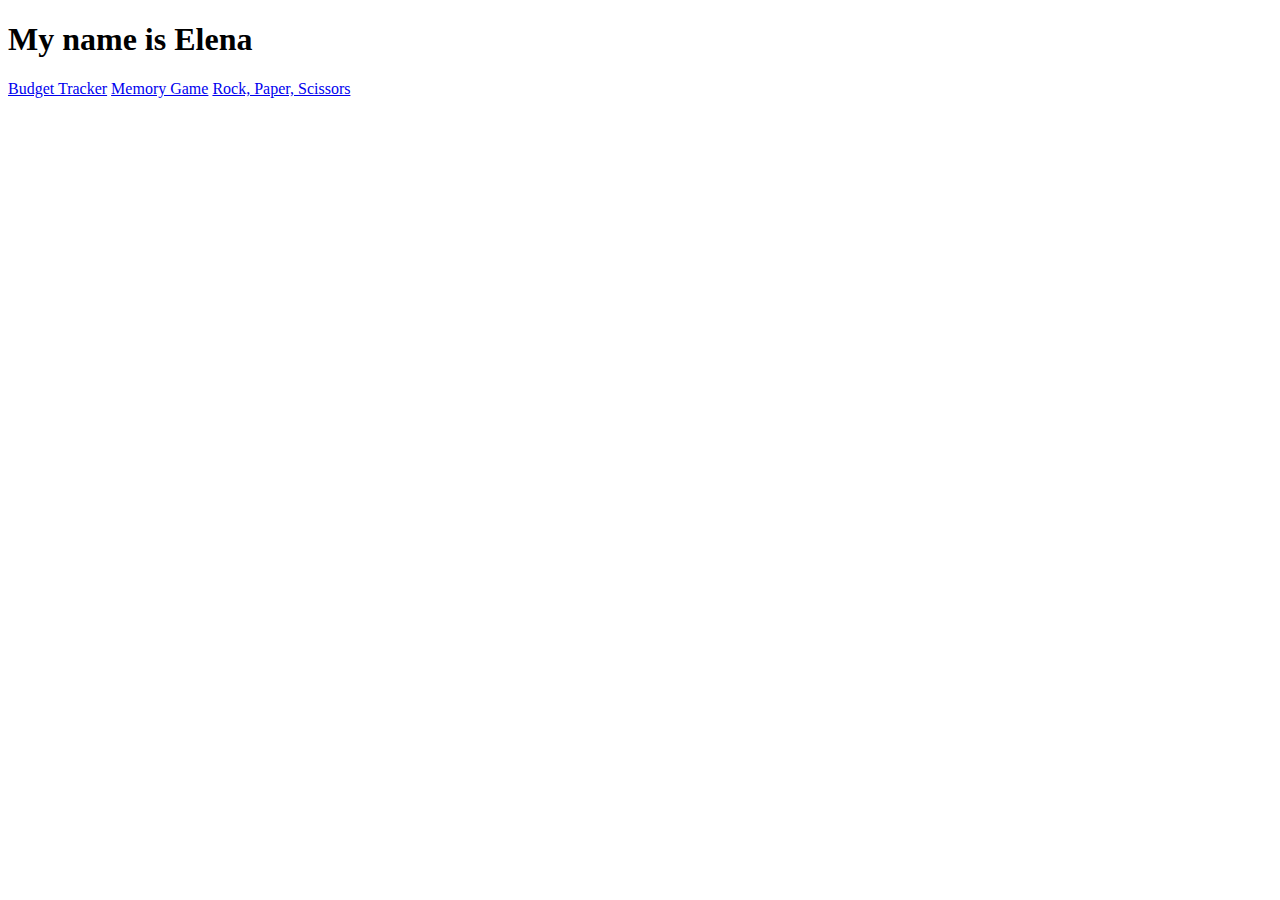
==== index.html @ 9e09a4ea "init commit" ====
<!DOCTYPE html>
<html lang="en">
<head>
    <meta charset="UTF-8">
    <meta name="viewport" content="width=device-width, initial-scale=1.0">
    <title>Welcome</title>
</head>
<body>
    <h1>My name is Elena</h1>
    <div>
        <a href="ElenaIlieva22.github.io/budgetTracker">Budget Tracker</a>
        <a href="ElenaIlieva22.github.io/memoryGame">Memory Game</a>
        <a href="ElenaIlieva22.github.io/rockPaperScissors">Rock, Paper, Scissors</a>
    </div>
</body>
</html>
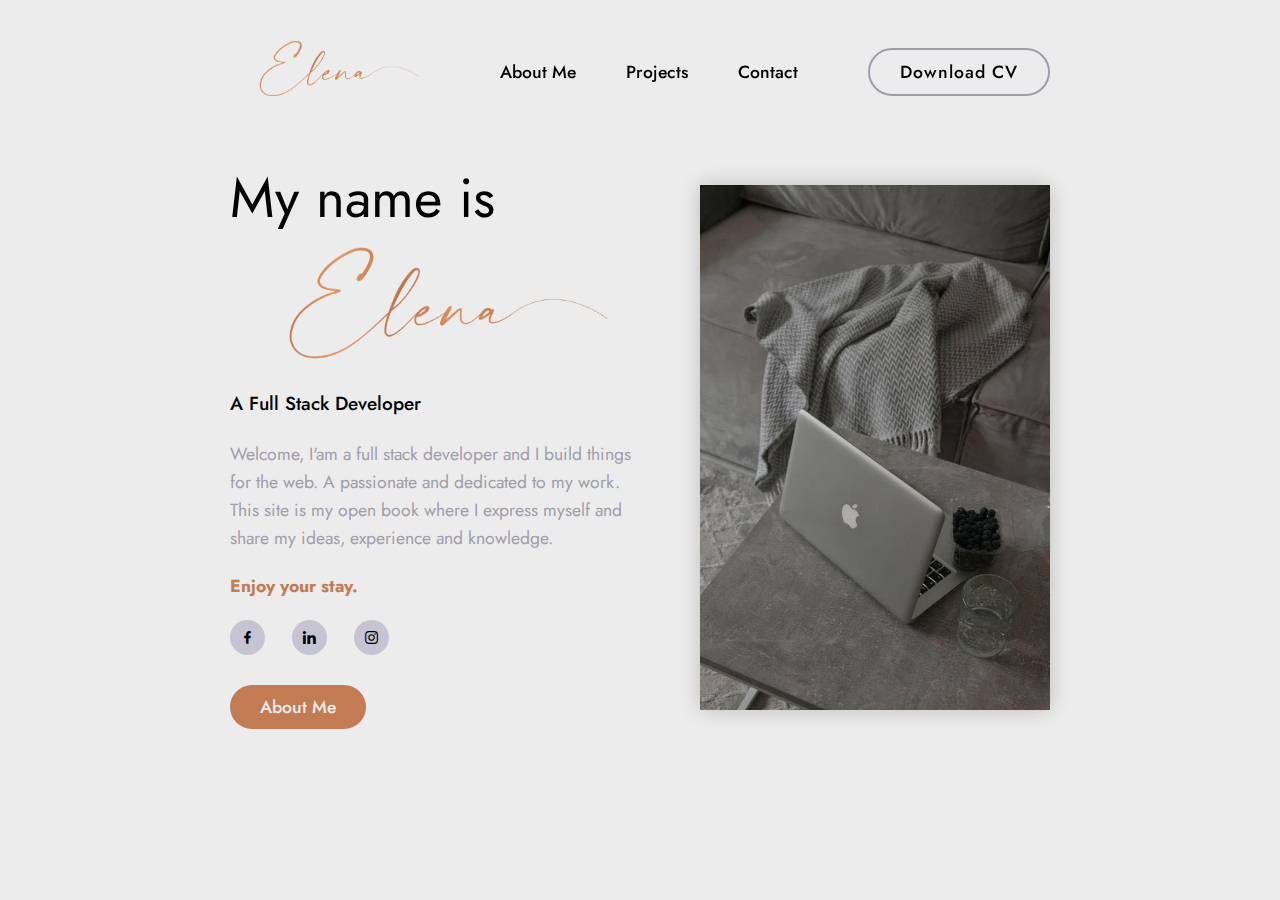
==== commit 61203ef4: "aboutme-done" ====
--- a/index.html
+++ b/index.html
@@ -3,14 +3,60 @@
 <head>
     <meta charset="UTF-8">
     <meta name="viewport" content="width=device-width, initial-scale=1.0">
-    <title>Welcome</title>
+    <title>Personal Portfolio</title>
+
+    <link rel="stylesheet" href="style.css">
+
+    <link rel="stylesheet" href="https://unpkg.com/boxicons@latest/css/boxicons.min.css">
+
+    <link rel="preconnect" href="https://fonts.googleapis.com">
+    <link rel="preconnect" href="https://fonts.gstatic.com" crossorigin>
+    <link href="https://fonts.googleapis.com/css2?family=Jost:ital,wght@0,100..900;1,100..900&family=Roboto:ital,wght@0,400;0,500;0,700;1,400&display=swap" rel="stylesheet">
 </head>
 <body>
-    <h1>My name is Elena</h1>
-    <div>
-        <a href="ElenaIlieva22.github.io/budgetTracker">Budget Tracker</a>
-        <a href="ElenaIlieva22.github.io/memoryGame">Memory Game</a>
-        <a href="ElenaIlieva22.github.io/rockPaperScissors">Rock, Paper, Scissors</a>
-    </div>
+    <header class="header">
+        <a href="#" class="logo">
+            <img src="elena-logo.png" alt="Elena">
+        </a>
+        <div class="bx bx-menu" id="menu-icon"></div>
+
+        <ul class="navlist">
+            <li><a href="#aboutme">About Me</a></li>
+            <li><a href="#projects">Projects</a></li>
+            <li><a href="#contact">Contact</a></li>
+        </ul>
+        <a href="#" class="top-btn">Download CV</a>
+    </header>
+
+
+    <section class="aboutme" id="aboutme">
+        <div class="aboutme-text">
+            <h2>My name is</h2>
+            <img  class="name" src="elena-logo.png" alt="Elena">
+            <h3>A Full Stack Developer</h3>
+            <p>Welcome, I'am a full stack developer and I build things for the web. 
+            A passionate and dedicated to my work. This site is my open book where I express myself and share 
+            my ideas, experience and knowledge. 
+            <h4>Enjoy your stay.</p></h4>
+            <div class="social">
+                <a href="#"><i class="bx bxl-facebook"></i></a>
+                <a href="#"><i class="bx bxl-linkedin"></i></a>
+                <a href="#"><i class="bx bxl-instagram"></i></a>
+            </div>
+            <a href="#" class="btn">About Me</a>
+        </div>
+
+        <div class="home-img">
+            <img class="mycomputer" src="mycomputer.jpg" alt="mycomputer">
+        </div>
+    </section>
+
+    <!-- <div>
+        <a href="/budgetTracker/" target="_blank">Budget Tracker</a>
+        <a href="/memoryGame/" target="_blank">Memory Game</a>
+        <a href="/rockPaperScissors/" target="_blank">Rock, Paper & Scissors</a>
+    </div> -->
+
+    <script src="script.js"></script>
 </body>
-</html>+</html> --- a/style.css
+++ b/style.css
@@ -0,0 +1,196 @@
+* { 
+    padding: 0;
+    margin: 0;
+    box-sizing: border-box;
+    font-family: "Jost", sans-serif;
+    list-style: none;
+    text-decoration: none;
+    scroll-behavior: smooth;
+}
+
+:root {
+    --bg-color: #f1ecec;
+    --text-color: #000;
+    --secound-color: #a09dab;
+    --main-color: #a09dab;
+    --big-font: 5rem;
+    --h2-font: 3rem;
+    --p-font: 1.1rem;
+}
+
+body {
+    background-color: rgb(236, 236, 236);
+    color: var(--text-color);
+}
+
+header {
+    position: fixed;
+    width: 100%;
+    top: 0;
+    right: 0;
+    z-index: 1000;
+    display: flex;
+    align-items: center;
+    justify-content: space-between;
+    background: transparent;
+    padding: 30px 18%;
+    transition: 0.3s;
+}
+
+.logo img {
+    width: 200px;
+    height: auto;
+}
+
+.navlist {
+    display: flex;
+}
+
+.navlist li {
+    position: relative;
+}
+
+.navlist a {
+    font-size: var(--p-font);
+    color: var(--text-color);
+    font-weight: 500;
+    padding: 10px 25px;
+}
+
+.navlist a::after {
+    content: '';
+    position: absolute;
+    width: 0;
+    height: 2px;
+    background: rgba(195,123,83,154);
+    bottom: -3px;
+    left: 0;
+    transition: ease 0.40s;
+}
+
+.navlist a:hover:after {
+    width: 100%;
+}
+
+#menu-icon {
+    font-size: 35px;
+    color: var(--text-color);
+    z-index: 10001;
+    cursor: pointer;
+    display: none;
+}
+
+.top-btn {
+    display: inline-block;
+    padding: 9px 30px;
+    background: transparent;
+    border: 2px solid var(--main-color);
+    border-radius: 30px;
+    color: var(--text-color);
+    letter-spacing: 1px;
+    font-size: var(--p-font);
+    font-weight: 500;
+    transition: ease 0.5s;
+}
+
+.top-btn:hover {
+    transform: scale(1.1);
+    background: var(--main-color);
+    border: 2px solid var(--main-color);
+    color: var(--bg-color)
+}
+
+section {
+    padding: 100px 18%;
+}
+
+.aboutme {
+    min-height: 100vh;
+    height: 100%;
+    width: 100%;
+    position: relative;
+    display: flex;
+    justify-content: space-around;
+    align-items: center;
+    gap: 50px;
+}
+
+.name {
+    width: 400px;
+    height: auto;
+}
+
+.mycomputer {
+    width: 350px;
+    height: auto;
+    box-shadow: 0 0 20px rgba(0, 0, 0, 0.2); 
+    transition: transform 0.3s ease; 
+}
+
+.mycomputer:hover {
+    transform: scale(1.05);
+}
+
+.aboutme-text h2 {
+    margin: 10px 0 px 25 px;
+    line-height: 1;
+    font-weight: 400;
+    font-size: 55px;
+}
+
+.aboutme-text h3 {
+    margin-bottom: 23px;
+    font-size: 19px;
+    font-weight: 500;
+}
+
+
+.aboutme-text p {
+    font-size: var(--p-font);
+    color: var(--secound-color);
+    line-height: 28px;
+    margin-bottom: 20px;
+}
+
+.aboutme-text h4 {
+    font-size: var(--p-font);
+    line-height: 28px;
+    margin-bottom: 20px;
+    color: rgba(195,123,83,154);
+}
+
+.social a {
+    width: 35px;
+    height: 35px;
+    border-radius: 50%;
+    display: inline-flex;
+    align-items: center;
+    justify-content: center;
+    background: rgb(198, 195, 211);
+    font-size: 17px;
+    color: black;
+    margin-right: 22px;
+    margin-bottom: 30px;
+}
+
+.social a:hover {
+    transform: scale(1.1);
+    background-color: rgba(195,123,83,154);
+    transition: 0.5s;
+}
+
+.btn {
+    display: inline-block;
+    color: var(--bg-color);
+    background: rgba(195,123,83,154);
+    font-size: var(--p-font);
+    padding: 10px 30px;
+    border-radius: 25px;
+    font-weight: 500;
+    line-height: 24px;
+    transition: ease 0.40s;
+}
+
+.btn:hover {
+    transform: scale(1.1);
+}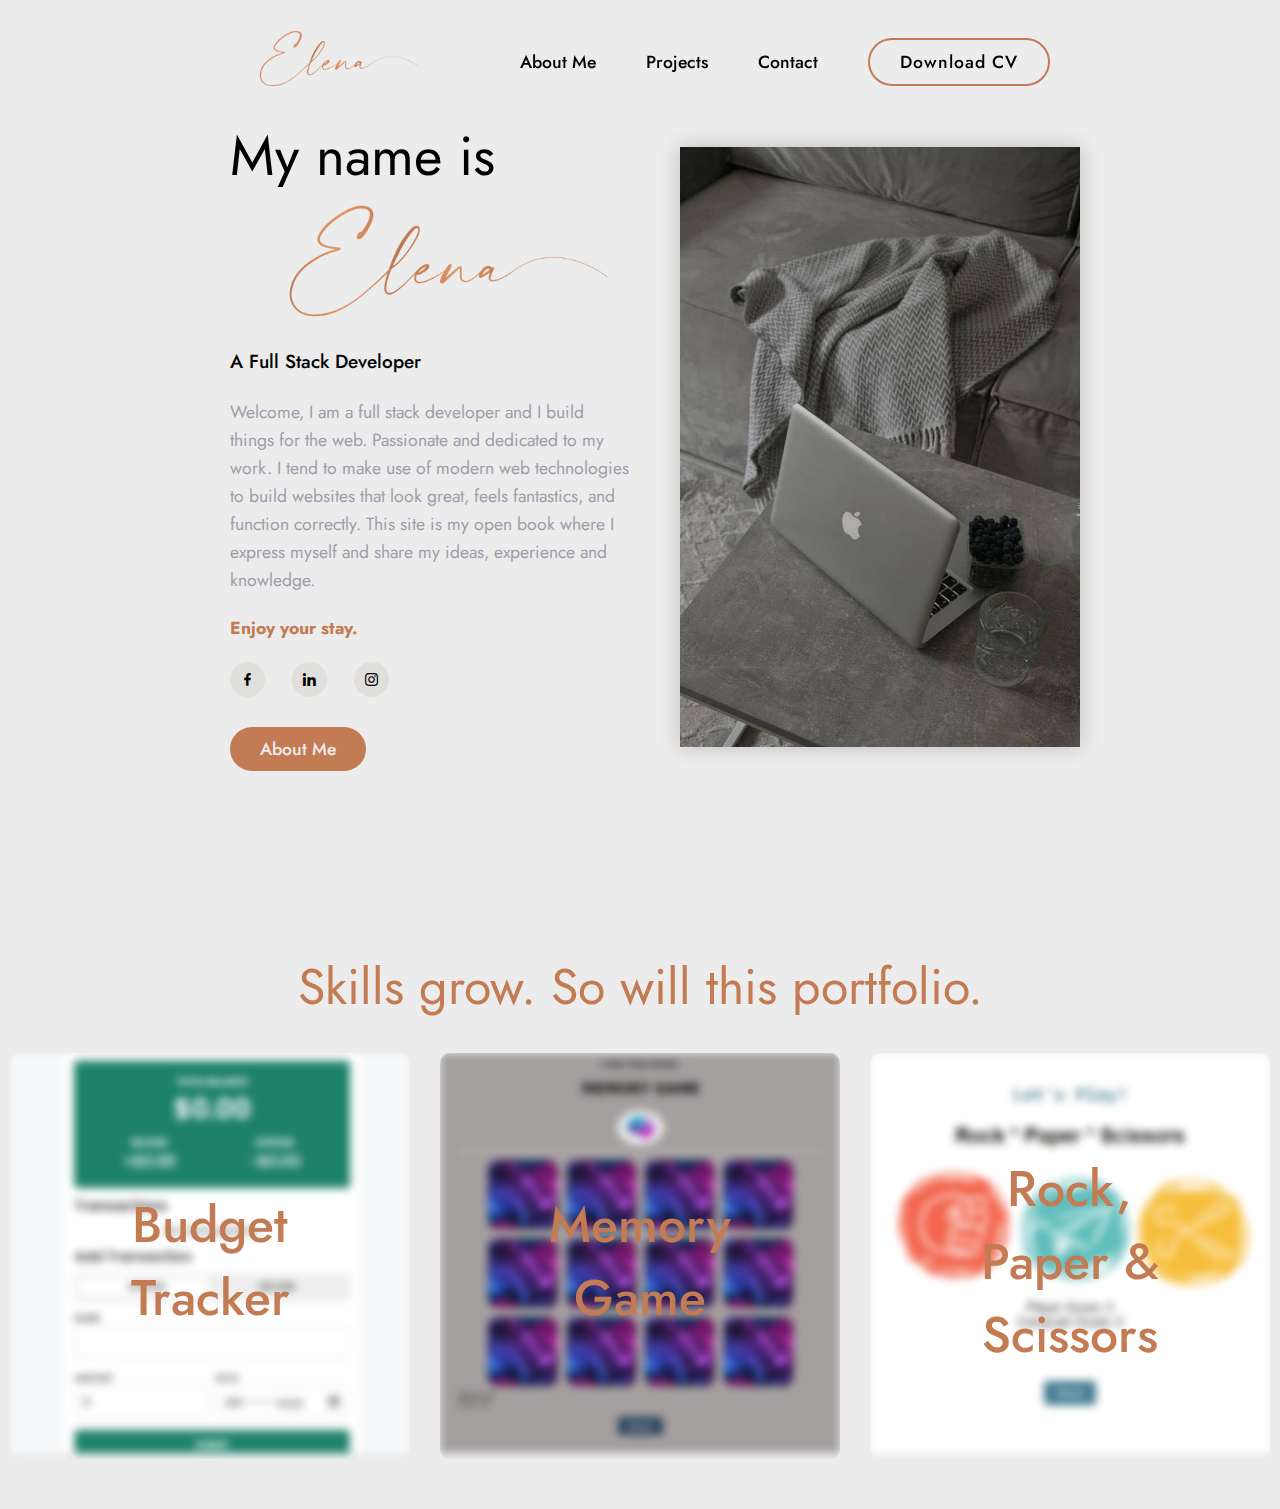
==== commit ae78d968: "addedProjects" ====
--- a/index.html
+++ b/index.html
@@ -16,8 +16,9 @@
 <body>
     <header class="header">
         <a href="#" class="logo">
-            <img src="elena-logo.png" alt="Elena">
+            <img src="pictures/elena-logo.png" alt="Elena">
         </a>
+        <!-- <h2> Elena Ilieva</h2> -->
         <div class="bx bx-menu" id="menu-icon"></div>
 
         <ul class="navlist">
@@ -32,11 +33,12 @@
     <section class="aboutme" id="aboutme">
         <div class="aboutme-text">
             <h2>My name is</h2>
-            <img  class="name" src="elena-logo.png" alt="Elena">
+            <img  class="name" src="pictures/elena-logo.png" alt="Elena">
             <h3>A Full Stack Developer</h3>
-            <p>Welcome, I'am a full stack developer and I build things for the web. 
-            A passionate and dedicated to my work. This site is my open book where I express myself and share 
-            my ideas, experience and knowledge. 
+            <p>Welcome, I am a full stack developer and I build things for the web. 
+            Passionate and dedicated to my work. I tend to make use of modern web technologies to build websites
+            that look great, feels fantastics, and function correctly. This site is my open book where I express myself and share 
+            my ideas, experience and knowledge.
             <h4>Enjoy your stay.</p></h4>
             <div class="social">
                 <a href="#"><i class="bx bxl-facebook"></i></a>
@@ -46,8 +48,42 @@
             <a href="#" class="btn">About Me</a>
         </div>
 
-        <div class="home-img">
-            <img class="mycomputer" src="mycomputer.jpg" alt="mycomputer">
+        <div>
+            <img class="mycomputer" src="pictures/mycomputer.jpg" alt="mycomputer">
+        </div>
+    </section>
+
+    <section class="projects">
+        <h2>Skills grow. So will this portfolio.</h2>
+        <div class="projects-all">
+
+            <div class="project-img">
+                <div>
+                    <img src="pictures/budgetTracker.png" alt="budgetTracker">
+                </div>
+                <div class="project-text">
+                    <a href="/budgetTracker/" target="_blank">Budget Tracker</a>
+                </div>
+            </div>
+
+            <div class="project-img">
+                <div>
+                    <img src="pictures/memorygame.png" alt="memoryGame">
+                </div>
+                <div class="project-text">
+                    <a href="/memoryGame/" target="_blank">Memory Game</a>
+                </div>
+            </div>
+
+            <div class="project-img">
+                <div>
+                    <img src="pictures/rock-paper-scissors.png" alt="rockPaperScissors">
+                </div>
+                <div class="project-text">
+                    <a href="/rockPaperScissors/" target="_blank">Rock, Paper & Scissors</a>
+                </div>
+            </div>
+
         </div>
     </section>
 
--- a/style.css
+++ b/style.css
@@ -1,5 +1,5 @@
 * { 
-    padding: 0;
+    /* padding: 0; */
     margin: 0;
     box-sizing: border-box;
     font-family: "Jost", sans-serif;
@@ -21,9 +21,12 @@
 body {
     background-color: rgb(236, 236, 236);
     color: var(--text-color);
-}
-
-header {
+    display: flex;
+    flex-direction: column;
+    align-items: center;
+}
+
+.header {
     position: fixed;
     width: 100%;
     top: 0;
@@ -33,9 +36,15 @@
     align-items: center;
     justify-content: space-between;
     background: transparent;
-    padding: 30px 18%;
+    padding: 20px 18%;
     transition: 0.3s;
 }
+
+/* .header h2 {
+    padding: 10px
+    font-size: 19px;
+    font-weight: 500; 
+} */
 
 .logo img {
     width: 200px;
@@ -84,7 +93,7 @@
     display: inline-block;
     padding: 9px 30px;
     background: transparent;
-    border: 2px solid var(--main-color);
+    border: 2px solid rgba(195,123,83,154);
     border-radius: 30px;
     color: var(--text-color);
     letter-spacing: 1px;
@@ -95,9 +104,9 @@
 
 .top-btn:hover {
     transform: scale(1.1);
-    background: var(--main-color);
-    border: 2px solid var(--main-color);
-    color: var(--bg-color)
+    /* background: var(--main-color); */
+    background:  #e1dfdb;
+    border: 2px solid rgba(195,123,83,154);
 }
 
 section {
@@ -120,17 +129,6 @@
     height: auto;
 }
 
-.mycomputer {
-    width: 350px;
-    height: auto;
-    box-shadow: 0 0 20px rgba(0, 0, 0, 0.2); 
-    transition: transform 0.3s ease; 
-}
-
-.mycomputer:hover {
-    transform: scale(1.05);
-}
-
 .aboutme-text h2 {
     margin: 10px 0 px 25 px;
     line-height: 1;
@@ -144,7 +142,6 @@
     font-weight: 500;
 }
 
-
 .aboutme-text p {
     font-size: var(--p-font);
     color: var(--secound-color);
@@ -166,7 +163,8 @@
     display: inline-flex;
     align-items: center;
     justify-content: center;
-    background: rgb(198, 195, 211);
+    /* background: rgb(198, 195, 211); */
+    background:  #e1dfdb;;
     font-size: 17px;
     color: black;
     margin-right: 22px;
@@ -193,4 +191,90 @@
 
 .btn:hover {
     transform: scale(1.1);
+}
+
+.mycomputer {
+    width: 400px;
+    height: auto;
+    box-shadow: 0 0 20px rgba(0, 0, 0, 0.2); 
+    transition: transform 0.3s ease; 
+}
+
+.mycomputer:hover {
+    transform: scale(1.05);
+}
+
+header.sticky {
+    background: #e1dfdb;
+    /* background: rgb(198, 195, 211); */
+    padding: 13px 18%;
+    box-shadow: 0px 0px 10px rgb(0 0 0 / 10%);
+}
+
+.projects {
+    padding: 50px 0;
+    text-align: center;
+    display: flex;
+    flex-direction: column;
+}
+
+.projects h2 {
+    margin-bottom: 30px;
+    color:rgba(195,123,83,154);
+    font-size: 50px;
+    width: 100;
+    font-weight: 400;
+}
+
+.projects-all {
+    display: flex;
+    flex-wrap: wrap;
+    justify-content: center;
+    gap: 30px;
+}
+
+.project-img {
+    width: 400%;
+    height: auto;
+    border-radius: 10px;
+    overflow: hidden;
+    flex: 0 1 calc(33.33% - 20px); 
+    position: relative;
+}
+
+.project-img img {
+    width: 400px;
+    height: 400px;
+    object-fit: cover;
+    transition: ease 0.4s;
+    filter: blur(4px);
+}
+
+.project-img:hover img {
+    background-color: rgb(242, 242, 243);
+    transform: scale(1.1);
+    filter: blur(1);
+}
+
+.project-text {
+    position: absolute;
+    top: 50%;
+    left: 50%;
+    transform: translate(-50%, -50%);
+    /* font-size: 50px; */
+    opacity: 10%;
+    transition: opacity 0.4s;
+}
+.project-img ,
+.project-text {
+    opacity: 4;
+}
+
+.project-img a {
+    display: block;
+    margin-top: 10px;
+    text-decoration: none;
+    color:  rgba(195,123,83,154);
+    font-weight: 500;
+    font-size: 50px;
 }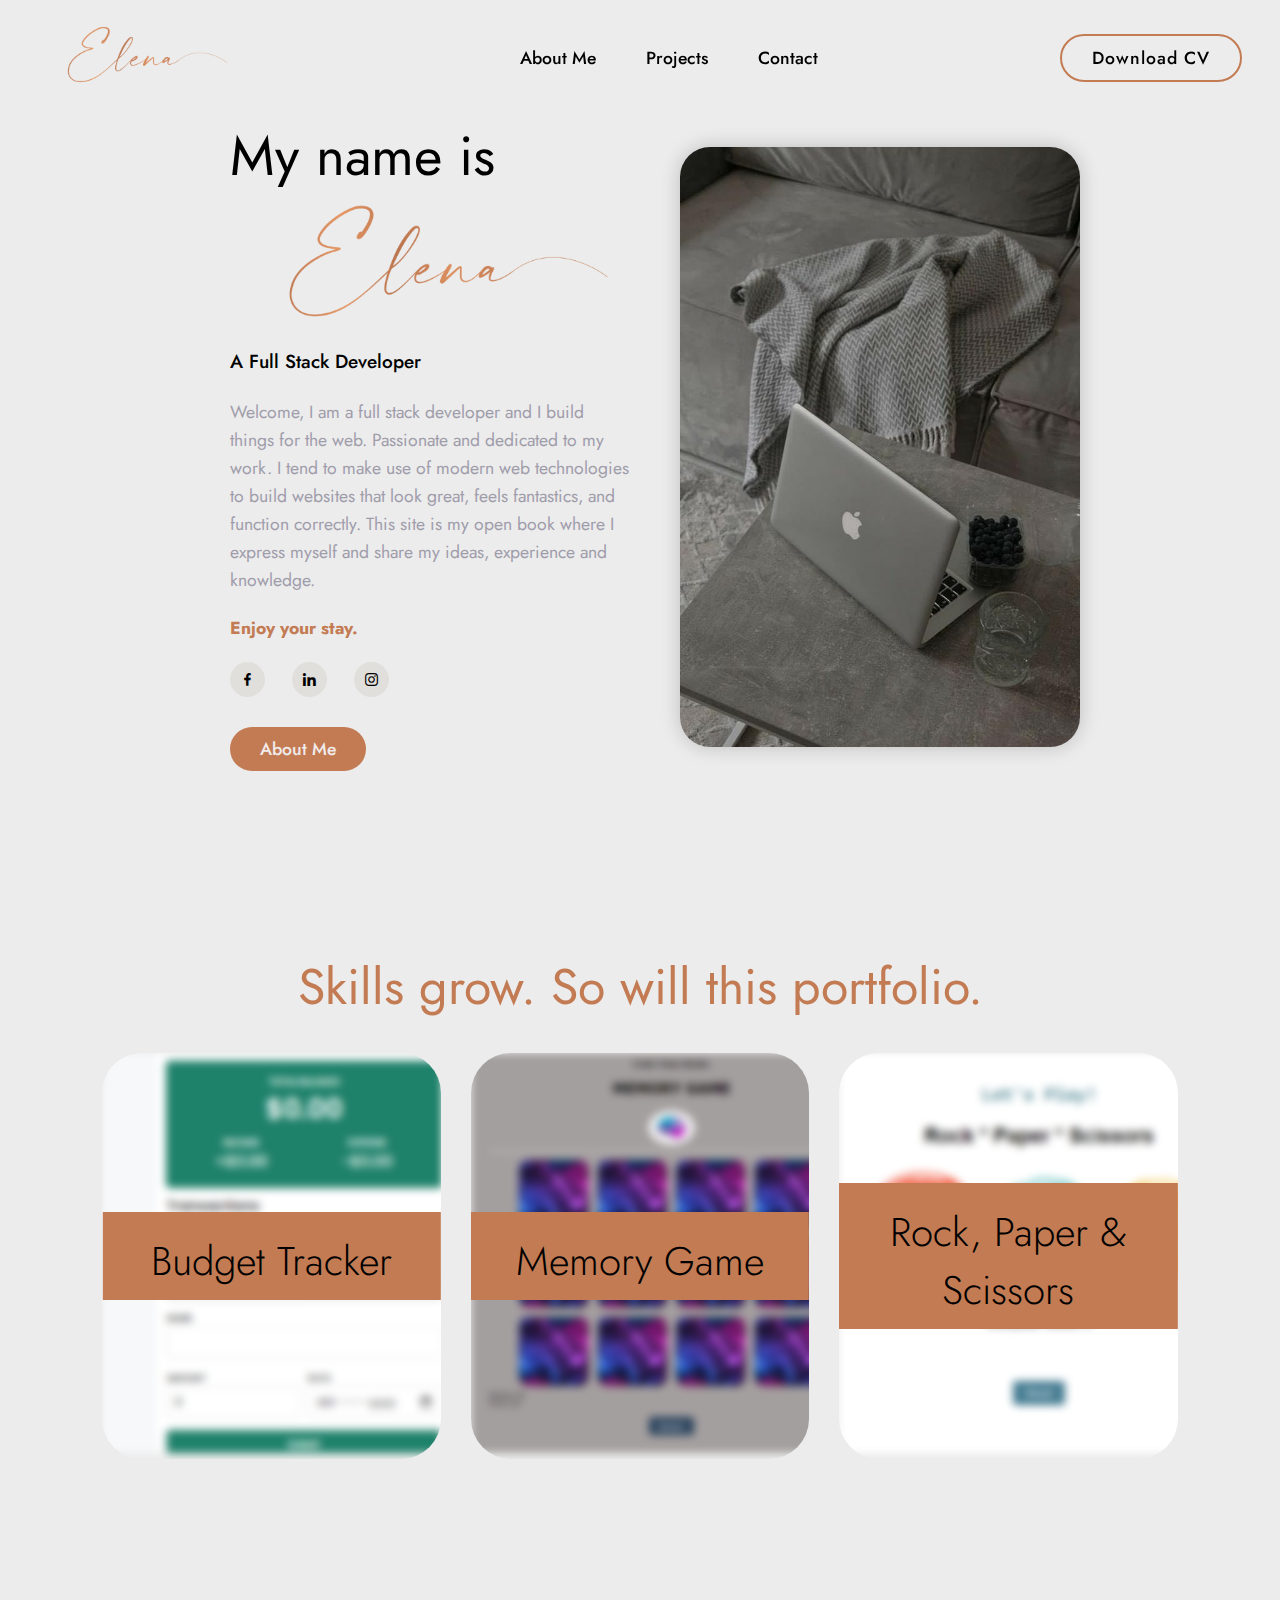
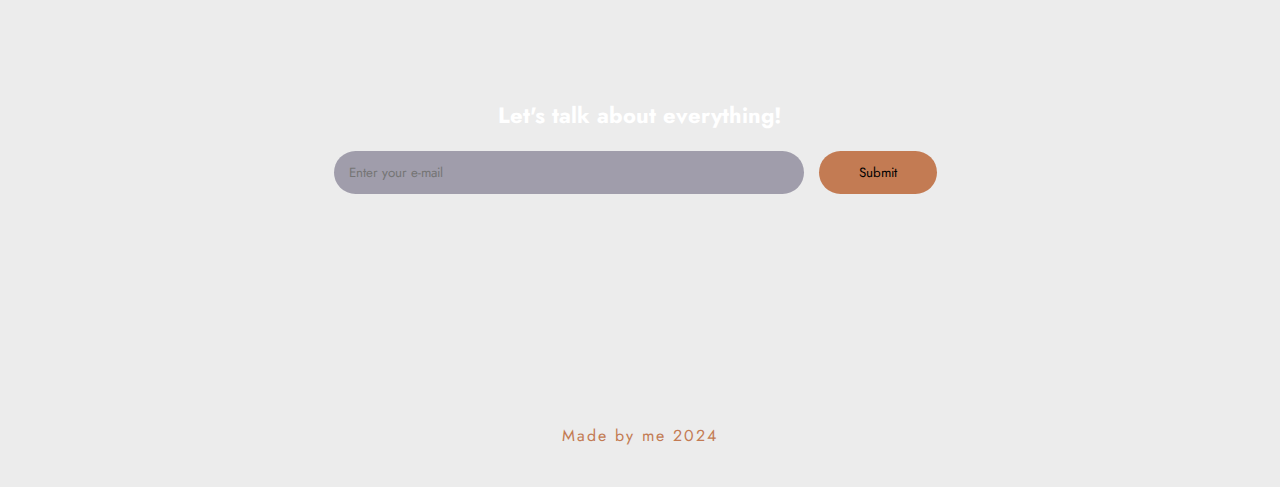
==== commit 0d912f37: "portfolio-first" ====
--- a/index.html
+++ b/index.html
@@ -18,7 +18,6 @@
         <a href="#" class="logo">
             <img src="pictures/elena-logo.png" alt="Elena">
         </a>
-        <!-- <h2> Elena Ilieva</h2> -->
         <div class="bx bx-menu" id="menu-icon"></div>
 
         <ul class="navlist">
@@ -41,9 +40,9 @@
             my ideas, experience and knowledge.
             <h4>Enjoy your stay.</p></h4>
             <div class="social">
-                <a href="#"><i class="bx bxl-facebook"></i></a>
-                <a href="#"><i class="bx bxl-linkedin"></i></a>
-                <a href="#"><i class="bx bxl-instagram"></i></a>
+                <a href="https://www.facebook.com/elena.nikolova3"><i class="bx bxl-facebook"></i></a>
+                <a href="https://www.instagram.com/eeellleeennaa/"><i class="bx bxl-linkedin"></i></a>
+                <a href="https://www.linkedin.com/in/elena-ilieva-0087498a/"><i class="bx bxl-instagram"></i></a>
             </div>
             <a href="#" class="btn">About Me</a>
         </div>
@@ -53,7 +52,7 @@
         </div>
     </section>
 
-    <section class="projects">
+    <section class="projects" id="projects">
         <h2>Skills grow. So will this portfolio.</h2>
         <div class="projects-all">
 
@@ -87,6 +86,25 @@
         </div>
     </section>
 
+    <section class="contact" id="contact">
+        <div class="container">
+            <div class="center">
+                <h3>Let's talk about everything!</h3>
+            </div>
+
+            <div class="action">
+                <form>
+                    <input type="email" name="email" placeholder="Enter your e-mail" required>
+                    <input type="submit" name="submit" value="Submit">
+                </form>
+            </div>
+        </div>
+    </section>
+
+    <div class="ends">
+        <p>Made by me 2024 </p>
+    </div>
+
     <!-- <div>
         <a href="/budgetTracker/" target="_blank">Budget Tracker</a>
         <a href="/memoryGame/" target="_blank">Memory Game</a>
--- a/style.css
+++ b/style.css
@@ -1,5 +1,4 @@
 * { 
-    /* padding: 0; */
     margin: 0;
     box-sizing: border-box;
     font-family: "Jost", sans-serif;
@@ -39,12 +38,6 @@
     padding: 20px 18%;
     transition: 0.3s;
 }
-
-/* .header h2 {
-    padding: 10px
-    font-size: 19px;
-    font-weight: 500; 
-} */
 
 .logo img {
     width: 200px;
@@ -104,7 +97,6 @@
 
 .top-btn:hover {
     transform: scale(1.1);
-    /* background: var(--main-color); */
     background:  #e1dfdb;
     border: 2px solid rgba(195,123,83,154);
 }
@@ -163,8 +155,7 @@
     display: inline-flex;
     align-items: center;
     justify-content: center;
-    /* background: rgb(198, 195, 211); */
-    background:  #e1dfdb;;
+    background:  #e1dfdb;
     font-size: 17px;
     color: black;
     margin-right: 22px;
@@ -196,6 +187,7 @@
 .mycomputer {
     width: 400px;
     height: auto;
+    border-radius: 30px;
     box-shadow: 0 0 20px rgba(0, 0, 0, 0.2); 
     transition: transform 0.3s ease; 
 }
@@ -236,7 +228,7 @@
 .project-img {
     width: 400%;
     height: auto;
-    border-radius: 10px;
+    border-radius: 40px;
     overflow: hidden;
     flex: 0 1 calc(33.33% - 20px); 
     position: relative;
@@ -261,20 +253,126 @@
     top: 50%;
     left: 50%;
     transform: translate(-50%, -50%);
-    /* font-size: 50px; */
-    opacity: 10%;
-    transition: opacity 0.4s;
-}
+    width: 100%;
+    padding: 10px 0;
+    background-color: rgba(195,123,83,154);
+    text-align: center; 
+    opacity: 0; 
+}
+
+
 .project-img ,
 .project-text {
-    opacity: 4;
+    opacity: 8;
 }
 
 .project-img a {
     display: block;
     margin-top: 10px;
     text-decoration: none;
-    color:  rgba(195,123,83,154);
-    font-weight: 500;
-    font-size: 50px;
+    color: black;
+    font-weight: 300;
+    font-size: 40px;
+}
+
+.contact {
+    width: 64%;
+    margin: 100px auto;
+    padding: 70px 150px;
+    display: flex;
+    align-items: center;
+    justify-content: center;
+    text-align: center;
+    border-radius: 35px;
+    background-image: url(../com1.png);
+    background-size: cover;
+}
+
+.center h3 {
+    color:  white;
+    font-size: 22px;
+    padding: 20px;
+}
+
+.contact .action form input[type="email"]{
+    max-width: 100%;
+    width: 470px;
+    padding: 12px 15px;
+    background: #a09dab;
+    color: #000;
+    border: none;
+    outline: none;
+    margin: 0 10px 20px 0;
+    border-radius: 30px;
+}
+
+.contact .action form input[type="submit"]{
+    padding: 12px 40px;
+    background: rgba(195,123,83,154);
+    color: #000;
+    border: none;
+    outline: none;
+    margin: 0 10px 20px 0;
+    border-radius: 30px;
+    cursor: pointer;
+}
+
+.ends {
+    text-align: center;
+    padding: 40px;
+}
+
+.ends p {
+    color: rgba(195,123,83,154);
+    letter-spacing: 2px;
+}
+
+@media (max-width: 1425px) {
+    .header {
+        padding: 16px 3%;
+        transition: 0.3s;
+    }
+    .section {
+        padding: 70px 3%;
+        transition: 0.3s;
+    }
+
+    .projects {
+        width: 90%;
+        padding: 50px 3%;
+        transition: 0.3s;
+    }
+    .contact {
+        width: 95%;
+        transition: 0.3s;
+    }
+}
+
+@media (max-width: 950px) {
+    #menu-icon {
+        display: block;
+    }
+    .home {
+        min-height: 80vh;
+    }
+    .navlist {
+        position: absolute;
+        top: 100%;
+        left: 0;
+        right: 0;
+        flex-direction: column;
+        text-align: right;
+        transition: all 0.4s;
+        background-color: #a09dab;
+    }
+    .navlist a {
+        display: block;
+        padding: 1.2rem;
+        margin: 1.5rem;
+        border-right: 2px solid rgba(195,123,83,154);
+    }
+    .navlist a:hover {
+        background: #e1dfdb;
+        color: var(--main-color);
+    }
 }